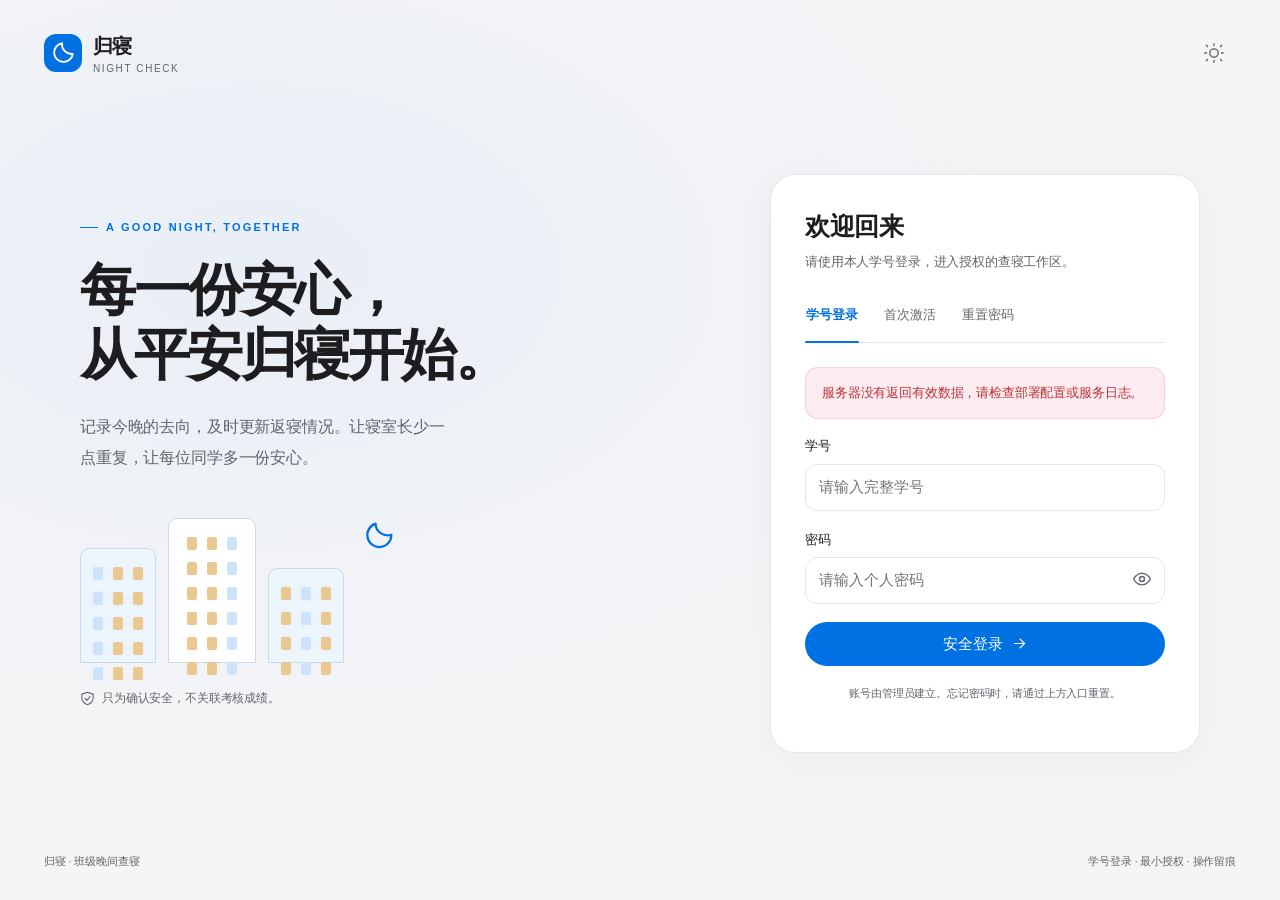
==== public/index.html @ e376943e "V1.1" ====
<!doctype html>
<html lang="zh-CN">
<head>
  <meta charset="utf-8">
  <meta name="viewport" content="width=device-width, initial-scale=1, viewport-fit=cover">
  <meta name="color-scheme" content="light dark">
  <meta name="theme-color" content="#f5f5f7">
  <meta name="description" content="归寝，班级晚间查寝与安全返寝登记。">
  <title>归寝 · 晚间查寝</title>
  <link rel="icon" href="data:image/svg+xml,%3Csvg xmlns='http://www.w3.org/2000/svg' viewBox='0 0 64 64'%3E%3Crect width='64' height='64' rx='17' fill='%230071e3'/%3E%3Cpath d='M44 38A19 19 0 0 1 26 16a20 20 0 1 0 24 25 18 18 0 0 1-6-3Z' fill='white'/%3E%3C/svg%3E">
  <link rel="stylesheet" href="assets/app.css">
  <link rel="stylesheet" href="assets/enhancements.css">
  <script src="assets/app.js?v=20261029-totp-account" defer></script>
</head>
<body>
  <a class="skip-link" href="#main">跳到主要内容</a>
  <div id="app" aria-busy="true">
    <div class="boot-screen"><span class="boot-mark">归</span><p>正在连接归寝…</p></div>
  </div>
  <div id="toasts" class="toast-stack" aria-live="polite" aria-atomic="false"></div>
  <dialog id="modal" class="modal"></dialog>
  <noscript><p class="noscript">请启用浏览器 JavaScript 以使用安全登录和查寝登记。</p></noscript>
</body>
</html>
---- public/assets/app.css ----
:root{color-scheme:light;--bg:#f5f5f7;--surface:#fff;--surface-soft:#f8f9fb;--surface-hover:#eff2f6;--text:#1d1d1f;--muted:#62656b;--faint:#767b84;--line:#e5e7eb;--blue:#0071e3;--blue-hover:#0064cb;--blue-soft:#eaf3ff;--green:#18794e;--green-soft:#e9f6ee;--orange:#9a5500;--orange-soft:#fff3df;--red:#bd3238;--red-soft:#fcecef;--purple:#7851a9;--purple-soft:#f1ebfb;--shadow:0 8px 36px rgba(25,35,55,.045);--radius:20px;--sidebar:248px;--font:-apple-system,BlinkMacSystemFont,"SF Pro Display","SF Pro Text","PingFang SC","Microsoft YaHei","Segoe UI",sans-serif}
html[data-theme=dark]{color-scheme:dark;--bg:#101113;--surface:#1c1d20;--surface-soft:#24262a;--surface-hover:#2b2e33;--text:#f5f5f7;--muted:#b4b6bc;--faint:#979ca6;--line:#34363d;--blue:#2997ff;--blue-hover:#5bb0ff;--blue-soft:#132c49;--green:#70d4a1;--green-soft:#17382a;--orange:#f1ba6b;--orange-soft:#3c2c16;--red:#ff9299;--red-soft:#452329;--purple:#c5a5f0;--purple-soft:#332644;--shadow:0 8px 36px rgba(0,0,0,.1)}
@media(prefers-color-scheme:dark){html:not([data-theme=light]){color-scheme:dark;--bg:#101113;--surface:#1c1d20;--surface-soft:#24262a;--surface-hover:#2b2e33;--text:#f5f5f7;--muted:#b4b6bc;--faint:#979ca6;--line:#34363d;--blue:#2997ff;--blue-hover:#5bb0ff;--blue-soft:#132c49;--green:#70d4a1;--green-soft:#17382a;--orange:#f1ba6b;--orange-soft:#3c2c16;--red:#ff9299;--red-soft:#452329;--purple:#c5a5f0;--purple-soft:#332644;--shadow:0 8px 36px rgba(0,0,0,.1)}}
*{box-sizing:border-box}body{margin:0;background:var(--bg);color:var(--text);font-family:var(--font);font-size:15px;line-height:1.65;letter-spacing:-.15px;-webkit-font-smoothing:antialiased}button,input,select,textarea{font:inherit}button,a,input,select,textarea{-webkit-tap-highlight-color:transparent}button,a{touch-action:manipulation}button{cursor:pointer}button:disabled{cursor:not-allowed;opacity:.5}a{color:var(--blue);text-decoration:none}a:hover{text-decoration:underline}button:focus-visible,a:focus-visible{outline:3px solid var(--blue);outline-offset:3px}input:focus,select:focus,textarea:focus{outline:none;border-color:var(--blue);box-shadow:0 0 0 3px color-mix(in srgb,var(--blue) 15%,transparent)}h1,h2,h3,p{margin-top:0}h1{font-size:34px;font-weight:650;line-height:1.25;letter-spacing:-1.2px;margin-bottom:12px}h2{font-size:21px;line-height:1.4;font-weight:650;letter-spacing:-.5px;margin-bottom:8px}h3{font-size:16px;line-height:1.5;font-weight:650;margin-bottom:6px}p{margin-bottom:14px}small{font-size:12px}svg{width:20px;height:20px;fill:none;stroke:currentColor;stroke-width:1.7;stroke-linecap:round;stroke-linejoin:round;flex-shrink:0}hr{border:0;border-top:1px solid var(--line);margin:24px 0}.muted{color:var(--muted)}.caption{font-size:12px;color:var(--muted)}.mono{font-variant-numeric:tabular-nums;font-feature-settings:"tnum";letter-spacing:0}.nowrap{white-space:nowrap}.hidden,[hidden]{display:none!important}.skip-link{position:fixed;top:-100px;left:16px;z-index:100;background:var(--surface);padding:12px 16px;border-radius:12px}.skip-link:focus{top:12px}.boot-screen{min-height:100vh;display:grid;align-content:center;justify-items:center;gap:16px;color:var(--muted)}.boot-mark{display:grid;place-items:center;background:var(--blue);width:60px;height:60px;border-radius:18px;font-size:30px;color:#fff}.noscript{padding:32px}.icon-button{width:44px;height:44px;border:0;border-radius:12px;display:inline-flex;align-items:center;justify-content:center;background:transparent;color:var(--muted)}.icon-button:hover{background:var(--surface-hover);color:var(--text)}.button{display:inline-flex;align-items:center;justify-content:center;gap:8px;min-height:44px;padding:10px 19px;border-radius:999px;border:1px solid transparent;background:var(--blue);color:#fff;font-weight:550;line-height:1.4;transition:background .18s ease,transform .18s ease;white-space:nowrap}.button:hover{background:var(--blue-hover);text-decoration:none}.button:active{transform:scale(.98)}.button.secondary{background:var(--surface);color:var(--text);border-color:var(--line)}.button.secondary:hover{background:var(--surface-hover)}.button.soft{background:var(--blue-soft);color:var(--blue)}.button.soft:hover{filter:brightness(.97)}.button.danger{background:var(--red-soft);color:var(--red)}.button.small{padding:8px 14px;min-height:40px;font-size:13px}.button.full{width:100%}.button svg{width:17px;height:17px}.text-button{min-height:44px;border:0;background:none;color:var(--blue);padding:8px 6px;font-weight:500}.text-button:hover{text-decoration:underline}.button-row{display:flex;align-items:center;gap:10px;flex-wrap:wrap}.button-row.end{justify-content:flex-end}.button-row.spread{justify-content:space-between}.field{display:flex;flex-direction:column;gap:7px;margin-bottom:18px;min-width:0}.field-label{font-size:13px;font-weight:550;color:var(--text)}.input,select,textarea{width:100%;min-height:46px;border:1px solid var(--line);border-radius:12px;background:var(--surface);color:var(--text);padding:10px 13px;transition:box-shadow .15s,border-color .15s}textarea{resize:vertical;min-height:100px}.input[readonly]{background:var(--surface-soft)}.form-grid{display:grid;grid-template-columns:1fr 1fr;gap:0 16px}.form-grid .wide{grid-column:1/-1}.checkbox{display:flex;align-items:flex-start;gap:10px;min-height:44px;padding:10px 0;font-size:13px;color:var(--muted)}.checkbox input{width:18px;height:18px;flex-shrink:0;accent-color:var(--blue);margin-top:2px}.error-box,.notice{padding:14px 16px;border-radius:13px;font-size:13px;margin:16px 0;line-height:1.7}.error-box{background:var(--red-soft);color:var(--red);border:1px solid color-mix(in srgb,var(--red) 14%,transparent)}.notice{background:var(--blue-soft);color:var(--blue)}.notice.neutral{background:var(--surface-soft);color:var(--muted)}.notice.warning{background:var(--orange-soft);color:var(--orange)}.notice p:last-child{margin-bottom:0}.inline-hint{font-size:12px;color:var(--muted);line-height:1.6}.tag{display:inline-flex;align-items:center;gap:5px;white-space:nowrap;padding:4px 9px;border-radius:999px;background:var(--surface-soft);color:var(--muted);font-size:12px;font-weight:500;line-height:1.5}.tag.green{background:var(--green-soft);color:var(--green)}.tag.orange{background:var(--orange-soft);color:var(--orange)}.tag.red{background:var(--red-soft);color:var(--red)}.tag.purple{background:var(--purple-soft);color:var(--purple)}.tag.blue{background:var(--blue-soft);color:var(--blue)}.dot{width:6px;height:6px;background:currentColor;border-radius:50%;display:inline-block}.empty-state{text-align:center;padding:60px 24px;color:var(--muted)}.empty-state svg{width:32px;height:32px;margin-bottom:14px;opacity:.6}.empty-state h3{color:var(--text);margin-bottom:8px}.empty-state p{font-size:13px;max-width:420px;margin:0 auto 18px}.spinner{width:18px;height:18px;border-radius:50%;border:2px solid currentColor;border-right-color:transparent;animation:spin .6s linear infinite;display:inline-block}@keyframes spin{to{transform:rotate(360deg)}}
.auth-page{min-height:100vh;padding:30px 44px;display:flex;flex-direction:column;background:radial-gradient(ellipse at 20% 30%,color-mix(in srgb,var(--blue) 5%,transparent),transparent 55%),var(--bg)}.auth-top{display:flex;align-items:center;justify-content:space-between}.brand{display:flex;gap:11px;align-items:center;color:var(--text);font-size:20px;font-weight:650;letter-spacing:-.6px}.brand-mark{width:38px;height:38px;display:grid;place-items:center;border-radius:12px;background:var(--blue);color:white}.brand-mark svg{width:25px;height:25px;stroke-width:1.8}.brand small{display:block;font-size:10px;font-weight:500;color:var(--muted);letter-spacing:1.6px;line-height:1.2}.auth-content{display:grid;grid-template-columns:minmax(300px,1fr) 430px;gap:80px;align-items:center;max-width:1120px;width:100%;margin:auto;padding:64px 0}.auth-story{max-width:560px}.eyebrow{text-transform:uppercase;letter-spacing:2.2px;font-size:11px;font-weight:650;color:var(--blue);display:flex;align-items:center;gap:8px;margin-bottom:22px}.eyebrow:before{content:"";display:inline-block;width:18px;height:1px;background:currentColor}.auth-story h1{font-size:56px;line-height:1.16;letter-spacing:-2.5px;margin-bottom:24px}.auth-story .lead{color:var(--muted);font-size:16px;max-width:380px;line-height:1.9}.night-illustration{margin:40px 0 12px;width:330px;height:150px;position:relative;display:flex;align-items:flex-end;gap:12px}.building-illustration{width:76px;height:115px;background:color-mix(in srgb,var(--blue) 7%,var(--surface));border:1px solid color-mix(in srgb,var(--blue) 12%,var(--line));border-radius:9px 9px 0 0;display:grid;grid-template-columns:repeat(3,10px);grid-auto-rows:13px;justify-content:center;align-content:start;gap:12px 10px;padding-top:18px}.building-illustration:nth-child(2){height:145px;width:88px;background:var(--surface)}.building-illustration:nth-child(3){height:95px}.window-light{border-radius:2px;background:color-mix(in srgb,var(--blue) 20%,var(--surface));box-shadow:0 0 10px color-mix(in srgb,var(--blue) 3%,transparent)}.window-light.on{background:#eac991}.moon-illustration{position:absolute;right:14px;top:6px;color:var(--blue);transform:rotate(-10deg)}.moon-illustration svg{width:32px;height:32px}.story-footnote{display:flex;align-items:center;gap:7px;font-size:12px;color:var(--muted);margin-top:26px}.story-footnote svg{width:15px;height:15px}.auth-card{padding:34px;border:1px solid var(--line);border-radius:26px;background:var(--surface);box-shadow:var(--shadow)}.auth-card h2{font-size:25px;margin-bottom:7px}.auth-card .intro{font-size:13px;color:var(--muted);margin-bottom:26px}.auth-tabs{display:flex;border-bottom:1px solid var(--line);margin:0 0 24px;gap:24px}.auth-tab{min-height:44px;border:0;background:none;padding:0 1px 12px;color:var(--muted);font-size:13px;position:relative}.auth-tab.active{color:var(--blue);font-weight:600}.auth-tab.active:after{content:"";height:2px;background:var(--blue);position:absolute;bottom:-1px;left:0;right:0;border-radius:2px}.auth-footer{font-size:11px;color:var(--muted);text-align:center;padding:18px 0 2px}.password-wrap{position:relative}.password-wrap .input{padding-right:48px}.password-wrap .icon-button{position:absolute;right:2px;top:1px;width:42px;height:42px}.auth-bottom{display:flex;align-items:center;justify-content:space-between;font-size:11px;color:var(--muted)}
.shell{min-height:100vh}.sidebar{width:var(--sidebar);position:fixed;left:0;top:0;bottom:0;border-right:1px solid var(--line);background:var(--surface);display:flex;flex-direction:column;padding:32px 20px 20px;z-index:25}.sidebar .brand{margin:0 12px 36px}.sidebar-section-label{font-size:10px;letter-spacing:1.5px;color:var(--faint);padding:0 14px;margin:0 0 10px;font-weight:600}.nav-list{display:flex;flex-direction:column;gap:4px}.nav-item{display:flex;align-items:center;gap:12px;min-height:46px;border:0;border-radius:11px;background:none;color:var(--muted);width:100%;text-align:left;padding:11px 14px;font-size:14px;font-weight:500}.nav-item svg{width:19px;height:19px}.nav-item:hover{background:var(--surface-soft);color:var(--text)}.nav-item.active{background:var(--blue-soft);color:var(--blue)}.sidebar-spacer{flex:1}.sidebar-note{margin:24px 12px;color:var(--muted);font-size:11px;line-height:1.8}.sidebar-note strong{display:block;color:var(--text);font-weight:500;margin-bottom:5px}.profile-button{border:1px solid var(--line);background:var(--surface);border-radius:14px;display:flex;align-items:center;gap:10px;width:100%;padding:12px;text-align:left;color:var(--text)}.avatar{width:34px;height:34px;border-radius:50%;background:var(--blue-soft);color:var(--blue);display:grid;place-items:center;font-size:13px;font-weight:650;flex-shrink:0}.profile-info{min-width:0;flex:1}.profile-info strong{font-size:13px;display:block;font-weight:600;overflow:hidden;text-overflow:ellipsis;white-space:nowrap}.profile-info span{display:block;font-size:10px;color:var(--muted)}.topbar{height:84px;margin-left:var(--sidebar);padding:0 40px;display:flex;align-items:center;justify-content:space-between;border-bottom:1px solid var(--line);background:color-mix(in srgb,var(--surface) 80%,transparent);backdrop-filter:blur(16px);-webkit-backdrop-filter:blur(16px)}.topbar-left{display:flex;align-items:center;gap:12px}.topbar-title{font-size:13px;font-weight:550}.topbar-right{display:flex;align-items:center;gap:12px}.clock-chip{font-size:12px;color:var(--muted);display:flex;align-items:center;gap:7px}.clock-chip svg{width:15px;height:15px}.mobile-menu{display:none}.content{margin-left:var(--sidebar);max-width:1600px;padding:38px 40px 56px}.page-header{display:flex;justify-content:space-between;gap:24px;align-items:flex-start;margin-bottom:28px}.page-header .subtitle{font-size:13px;color:var(--muted);margin-bottom:0;max-width:650px}.page-header h1{font-size:30px;letter-spacing:-1px;margin-bottom:10px}.page-kicker{font-size:10px;letter-spacing:1.7px;font-weight:600;color:var(--blue);margin-bottom:10px}.date-control{display:flex;align-items:center;gap:10px;white-space:nowrap}.date-control input{min-height:42px;max-width:158px;font-size:12px;padding:8px 12px;border-radius:10px}.date-control label{font-size:12px;color:var(--muted)}.hero-card{border:1px solid var(--line);background:var(--surface);border-radius:var(--radius);padding:28px 30px;display:flex;align-items:center;justify-content:space-between;gap:20px;margin-bottom:24px;box-shadow:var(--shadow)}.hero-text h2{font-size:22px;margin-bottom:6px}.hero-text p{font-size:13px;color:var(--muted);margin-bottom:0;max-width:650px}.hero-symbol{width:64px;height:64px;display:grid;place-items:center;border-radius:20px;background:var(--blue-soft);color:var(--blue);flex-shrink:0}.hero-symbol svg{width:29px;height:29px}.hero-side{display:flex;align-items:center;gap:22px}.count-display{text-align:right;font-size:34px;line-height:1.1;font-weight:650;letter-spacing:-1px}.count-display small{display:block;font-size:11px;font-weight:400;color:var(--muted);letter-spacing:0;margin-top:9px}.metric-grid{display:grid;grid-template-columns:repeat(5,minmax(0,1fr));gap:14px;margin-bottom:26px}.metric-card{background:var(--surface);border:1px solid var(--line);border-radius:17px;padding:20px;position:relative;box-shadow:var(--shadow)}.metric-label{font-size:12px;color:var(--muted);display:flex;align-items:center;justify-content:space-between;gap:6px}.metric-label svg{width:16px;height:16px;color:var(--faint)}.metric-number{font-size:32px;line-height:1.15;font-weight:650;letter-spacing:-1px;margin:13px 0 10px}.metric-note{font-size:10px;color:var(--muted)}.metric-card.green .metric-number{color:var(--green)}.metric-card.orange .metric-number{color:var(--orange)}.metric-card.red .metric-number{color:var(--red)}.panel{background:var(--surface);border:1px solid var(--line);border-radius:var(--radius);margin-bottom:24px;box-shadow:var(--shadow);overflow:hidden}.panel-header{padding:23px 26px;display:flex;align-items:center;justify-content:space-between;gap:16px}.panel-header h2{font-size:17px;margin:0}.panel-header p{font-size:11px;color:var(--muted);margin:4px 0 0}.panel-body{padding:0 26px 26px}.panel-body.padded{padding-top:22px}.panel-footer{padding:17px 26px;border-top:1px solid var(--line);font-size:11px;color:var(--muted);display:flex;align-items:center;gap:8px;justify-content:space-between}.panel-footer svg{width:14px;height:14px}.table-wrap{overflow:auto;width:100%}table{width:100%;border-collapse:collapse;text-align:left;font-size:12px}th{font-size:10px;font-weight:550;color:var(--muted);background:var(--surface-soft);padding:12px 20px;white-space:nowrap;letter-spacing:.3px}td{padding:17px 20px;border-top:1px solid var(--line);vertical-align:middle}td:first-child,th:first-child{padding-left:26px}td:last-child,th:last-child{padding-right:26px}.person-cell{display:flex;align-items:center;gap:10px}.person-cell strong{font-size:12px;font-weight:550;display:block}.person-cell span{font-size:10px;color:var(--muted);display:block}.person-cell .avatar{width:30px;height:30px;font-size:11px;background:var(--surface-soft);color:var(--muted)}.table-check{width:18px;height:18px;accent-color:var(--blue)}.table-input{min-width:170px;font-size:12px;min-height:40px;padding:8px 11px;border-radius:9px}.status-select{min-width:132px;font-size:12px;min-height:40px;border-radius:9px;padding:7px 10px}.table-actions{display:flex;gap:5px;align-items:center}.progress{height:5px;background:var(--surface-soft);border-radius:5px;overflow:hidden;width:90px;min-width:50px}.progress>span{display:block;height:100%;background:var(--blue);border-radius:5px}.progress-line{display:flex;align-items:center;gap:10px;font-size:10px;color:var(--muted)}.split-grid{display:grid;grid-template-columns:minmax(0,1.55fr) minmax(290px,1fr);gap:24px}.timeline{padding:4px 0 0}.timeline-item{display:flex;gap:13px;padding:13px 0;border-top:1px solid var(--line)}.timeline-item:first-child{border-top:0;padding-top:0}.timeline-mark{width:29px;height:29px;border-radius:50%;display:grid;place-items:center;background:var(--blue-soft);color:var(--blue);flex-shrink:0}.timeline-mark svg{width:14px;height:14px}.timeline-content{min-width:0;flex:1}.timeline-content strong{font-size:12px;font-weight:550;display:block}.timeline-content p{font-size:11px;color:var(--muted);margin:3px 0}.timeline-content time{font-size:10px;color:var(--faint)}.legend{display:flex;gap:15px;align-items:center;flex-wrap:wrap}.legend span{font-size:10px;color:var(--muted);display:flex;align-items:center;gap:5px}.legend .dot.green{color:var(--green)}.legend .dot.orange{color:var(--orange)}.filter-bar{padding:0 26px 20px;display:flex;gap:10px;flex-wrap:wrap;align-items:center}.filter-bar .input{flex:1;min-width:180px;max-width:340px;font-size:12px;min-height:41px}.filter-bar select{width:auto;min-width:140px;font-size:12px;min-height:41px}.section-tabs{display:flex;gap:5px;border-bottom:1px solid var(--line);padding:0 20px;overflow:auto}.section-tab{padding:13px 15px;min-height:47px;white-space:nowrap;border:0;border-bottom:2px solid transparent;background:none;color:var(--muted);font-size:12px}.section-tab.active{border-bottom-color:var(--blue);color:var(--blue);font-weight:600}.task-card{padding:25px 26px;border-bottom:1px solid var(--line)}.task-card:last-child{border-bottom:0}.task-title{display:flex;align-items:center;justify-content:space-between;gap:16px;margin-bottom:14px}.task-title h3{font-size:18px;margin:0}.task-meta{display:flex;align-items:center;gap:12px;flex-wrap:wrap;color:var(--muted);font-size:11px}.member-summary{display:flex;flex-wrap:wrap;gap:8px;margin:16px 0 18px}.member-pill{border:1px solid var(--line);background:var(--surface-soft);padding:7px 11px;border-radius:10px;font-size:11px}.member-pill .dot{margin-right:6px}.member-pill .dot.green{color:var(--green)}.member-pill .dot.orange{color:var(--orange)}.member-pill .dot.red{color:var(--red)}.mobile-mask{display:none}.form-card{max-width:680px;margin:0 auto}.settings-group{padding:24px 26px;border-bottom:1px solid var(--line)}.settings-group:last-child{border-bottom:0}.settings-group>p{font-size:12px;color:var(--muted)}.setting-row{display:flex;align-items:center;justify-content:space-between;gap:20px;padding:16px 0;border-top:1px solid var(--line)}.setting-row:first-of-type{border-top:0}.setting-row h3{font-size:13px;margin-bottom:3px}.setting-row p{font-size:11px;color:var(--muted);margin:0}.detail-list{display:grid;grid-template-columns:125px minmax(0,1fr);gap:12px 16px;font-size:12px}.detail-list dt{color:var(--muted)}.detail-list dd{margin:0;overflow-wrap:anywhere}.code-box{background:var(--surface-soft);border:1px solid var(--line);padding:18px;border-radius:12px;font-family:ui-monospace,SFMono-Regular,Consolas,monospace;font-size:13px;word-break:break-all;white-space:pre-wrap}.code-list{display:grid;grid-template-columns:1fr 1fr;gap:8px}.code-list code{padding:8px 12px;background:var(--surface-soft);border:1px solid var(--line);border-radius:9px;font-size:12px}.check-list{padding:0;list-style:none;margin:0}.check-list li{padding:12px 0;border-top:1px solid var(--line);display:flex;gap:10px;align-items:flex-start;font-size:12px}.check-list li:first-child{border-top:0}.check-list svg{width:16px;height:16px;color:var(--green);margin-top:2px}.footer-note{font-size:10px;color:var(--faint);text-align:center;padding:10px 0}.modal{padding:0;background:var(--surface);color:var(--text);border:1px solid var(--line);border-radius:23px;max-width:540px;width:calc(100% - 32px);max-height:calc(100dvh - 48px);box-shadow:0 24px 100px rgba(0,0,0,.2)}.modal.wide{max-width:860px}.modal::backdrop{background:rgba(12,17,29,.35);backdrop-filter:blur(5px);-webkit-backdrop-filter:blur(5px)}.modal-head{padding:25px 26px 16px;display:flex;justify-content:space-between;align-items:flex-start;gap:16px;position:sticky;top:0;background:var(--surface);z-index:1}.modal-head h2{font-size:22px;margin:0}.modal-head p{font-size:12px;color:var(--muted);margin:6px 0 0}.modal-head .icon-button{margin:-8px -10px 0 0}.modal-body{padding:4px 26px 26px}.modal-foot{display:flex;justify-content:flex-end;gap:10px;padding-top:20px}.modal-busy{pointer-events:none}.toast-stack{position:fixed;bottom:26px;right:26px;z-index:100;display:flex;flex-direction:column;gap:10px;max-width:380px;width:calc(100% - 36px)}.toast{padding:14px 17px;border-radius:14px;background:var(--surface);color:var(--text);border:1px solid var(--line);box-shadow:0 10px 40px rgba(0,0,0,.12);display:flex;gap:10px;align-items:flex-start;font-size:12px;animation:toastIn .2s ease}.toast svg{width:17px;height:17px;color:var(--green);margin-top:1px}.toast.error svg{color:var(--red)}@keyframes toastIn{from{opacity:0;transform:translateY(10px)}to{opacity:1;transform:translateY(0)}}
@media(min-width:1600px){.content{padding-left:56px;padding-right:56px}.topbar{padding-left:56px;padding-right:56px}}
@media(max-width:1180px){:root{--sidebar:220px}.sidebar{padding-left:14px;padding-right:14px}.content{padding:30px 26px 44px}.topbar{padding:0 26px}.metric-grid{gap:10px}.metric-card{padding:17px 15px}.metric-number{font-size:29px}.split-grid{grid-template-columns:1fr}.auth-content{gap:45px;grid-template-columns:minmax(270px,1fr) 410px}.auth-story h1{font-size:47px}}
@media(max-width:860px){.auth-page{padding:24px}.auth-content{grid-template-columns:1fr;gap:28px;max-width:440px;padding:36px 0}.auth-story{text-align:center}.auth-story h1{font-size:36px;letter-spacing:-1.4px;margin-bottom:15px}.auth-story .eyebrow{justify-content:center;margin-bottom:16px}.auth-story .lead{font-size:13px;margin:0 auto}.night-illustration,.story-footnote{display:none}.auth-card{padding:28px}.auth-bottom{justify-content:center;gap:14px;flex-wrap:wrap}.sidebar{transform:translateX(-100%);transition:transform .2s ease;box-shadow:var(--shadow);width:260px}.shell.menu-open .sidebar{transform:translateX(0)}.shell.menu-open .mobile-mask{display:block;position:fixed;inset:0;background:rgba(0,0,0,.28);z-index:24}.topbar{margin-left:0;height:68px;padding:0 20px}.content{margin-left:0;padding:28px 20px 40px}.mobile-menu{display:inline-flex}.topbar-left{gap:6px}.topbar-title{font-size:12px}.clock-chip{font-size:10px}.clock-chip svg{display:none}.topbar-right{gap:4px}.metric-grid{grid-template-columns:repeat(3,minmax(0,1fr))}.metric-card{padding:17px}.page-header{flex-wrap:wrap;gap:16px}.page-header h1{font-size:27px}.page-header .subtitle{font-size:12px}.hero-card{padding:22px}.hero-text h2{font-size:20px}.hero-text p{font-size:12px}.hero-symbol{display:none}.count-display{font-size:29px}.panel-header{padding:21px}.panel-body{padding-left:21px;padding-right:21px}.panel-footer{padding-left:21px;padding-right:21px}.task-card{padding:22px}.filter-bar{padding-left:21px;padding-right:21px}}
@media(max-width:520px){body{font-size:14px}.auth-page{padding:20px}.auth-card{padding:24px;border-radius:22px}.auth-story h1{font-size:32px}.auth-content{padding:28px 0}.brand{font-size:18px}.brand-mark{width:34px;height:34px}.auth-bottom{font-size:10px}.topbar{padding:0 12px}.topbar-title{max-width:120px;white-space:nowrap;overflow:hidden;text-overflow:ellipsis}.clock-chip{display:none}.content{padding:25px 16px 36px}.page-header h1{font-size:26px}.page-header{margin-bottom:23px}.date-control{width:100%;justify-content:space-between}.date-control input{max-width:175px}.hero-card{padding:21px;align-items:flex-start}.hero-side{gap:0}.hero-text h2{font-size:19px}.hero-text p{max-width:240px}.count-display{font-size:26px;min-width:52px}.count-display small{font-size:9px}.metric-grid{grid-template-columns:repeat(2,minmax(0,1fr));gap:10px;margin-bottom:20px}.metric-card{padding:17px}.metric-card:last-child{grid-column:1/-1;display:flex;align-items:center;justify-content:space-between;gap:12px}.metric-card:last-child .metric-number{margin:0;font-size:26px;order:2}.metric-card:last-child .metric-note{display:none}.metric-number{font-size:29px}.metric-label{font-size:11px}.metric-note{font-size:9px}.panel{border-radius:17px;margin-bottom:20px}.panel-header{padding:19px 18px;align-items:flex-start;gap:12px}.panel-header h2{font-size:16px}.panel-header .button{font-size:11px;padding:8px 12px}.panel-body{padding-left:18px;padding-right:18px;padding-bottom:20px}.panel-footer{padding:14px 18px;align-items:flex-start;font-size:10px}.filter-bar{padding-left:18px;padding-right:18px}.form-grid{grid-template-columns:1fr;gap:0}.form-grid .wide{grid-column:auto}.task-title{align-items:flex-start}.task-title h3{font-size:17px}.task-card{padding:20px 18px}.task-meta{gap:8px;font-size:10px}.task-card .button-row .button{font-size:11px;padding:10px 13px}.member-pill{font-size:10px;padding:6px 9px}.modal-head{padding:23px 21px 16px}.modal-head h2{font-size:20px}.modal-body{padding:4px 21px 23px}.modal-foot{gap:8px}.modal-foot .button{padding:10px 16px;font-size:12px}.settings-group{padding:21px 18px}.setting-row{gap:12px}.detail-list{grid-template-columns:90px 1fr;font-size:11px;gap:12px}.code-list{grid-template-columns:1fr}.toast-stack{bottom:18px;right:18px}.button-row.end{justify-content:flex-start}.section-tabs{padding-left:8px;padding-right:8px}.section-tab{padding:12px;font-size:11px}td,th{padding-left:14px;padding-right:14px}td:first-child,th:first-child{padding-left:18px}td:last-child,th:last-child{padding-right:18px}.panel-header .legend{display:none}.setting-row .button{font-size:11px;padding:9px 13px}.metric-grid+.split-grid{gap:0}}
@media(prefers-reduced-motion:reduce){*,*:before,*:after{animation:none!important;transition:none!important;scroll-behavior:auto!important}}
---- public/assets/enhancements.css ----
/* Keep status meaning on labeled icons; values remain readable in neutral ink. */
.metric-card .metric-number,.metric-card.green .metric-number,.metric-card.orange .metric-number,.metric-card.red .metric-number,.count-display{color:var(--text);font-family:inherit;font-variant-numeric:proportional-nums}
.metric-card.green .metric-label svg{color:var(--green)}
.metric-card.orange .metric-label svg{color:var(--orange)}
.metric-card.red .metric-label svg{color:var(--red)}
.event-data{max-width:100%;max-height:22rem;overflow:auto;white-space:pre-wrap;overflow-wrap:anywhere;padding:14px;border:1px solid var(--line);border-radius:12px;background:var(--surface-soft);color:var(--text);font-size:12px;line-height:1.6}
.timeline-content details{margin-top:8px}
.timeline-content summary{cursor:pointer;color:var(--muted)}
.table-wrap .field{margin-top:10px}
.table-wrap input[type=datetime-local]{min-width:180px;max-width:100%;font-size:12px}
.table-wrap .field-label{font-size:11px;color:var(--muted)}
@media(forced-colors:active){.tag,.member-pill,.notice,.metric-card{border:1px solid CanvasText}.dot{border:1px solid CanvasText}}
@media print{.tag,.member-pill,.metric-card{border:1px solid currentColor}.event-data{max-height:none;overflow:visible}}
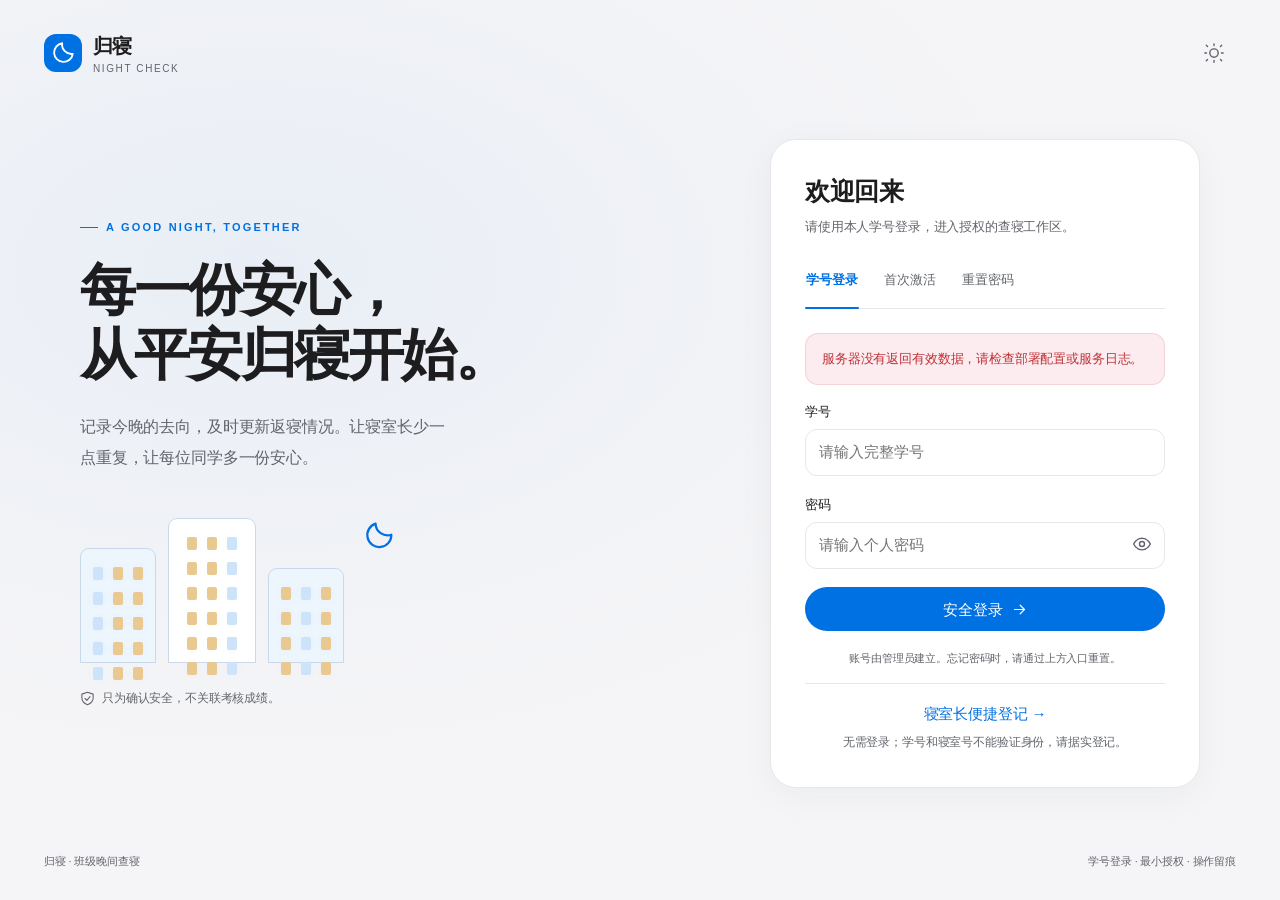
==== commit 96108deb: "V2.1 Debug" ====
--- a/public/index.html
+++ b/public/index.html
@@ -9,14 +9,16 @@
   <title>归寝 · 晚间查寝</title>
   <link rel="icon" href="data:image/svg+xml,%3Csvg xmlns='http://www.w3.org/2000/svg' viewBox='0 0 64 64'%3E%3Crect width='64' height='64' rx='17' fill='%230071e3'/%3E%3Cpath d='M44 38A19 19 0 0 1 26 16a20 20 0 1 0 24 25 18 18 0 0 1-6-3Z' fill='white'/%3E%3C/svg%3E">
   <link rel="stylesheet" href="assets/app.css">
-  <link rel="stylesheet" href="assets/enhancements.css">
-  <script src="assets/app.js?v=20261029-totp-account" defer></script>
+  <link rel="stylesheet" href="assets/enhancements.css?v=20261031-date0800">
+  <script src="assets/filing.js?v=20261031" defer></script>
+  <script src="assets/app.js?v=20261031-date0800" defer></script>
 </head>
 <body>
   <a class="skip-link" href="#main">跳到主要内容</a>
   <div id="app" aria-busy="true">
     <div class="boot-screen"><span class="boot-mark">归</span><p>正在连接归寝…</p></div>
   </div>
+  <footer class="filing-footer" aria-label="网站备案信息" hidden></footer>
   <div id="toasts" class="toast-stack" aria-live="polite" aria-atomic="false"></div>
   <dialog id="modal" class="modal"></dialog>
   <noscript><p class="noscript">请启用浏览器 JavaScript 以使用安全登录和查寝登记。</p></noscript>
--- a/public/assets/enhancements.css
+++ b/public/assets/enhancements.css
@@ -11,3 +11,10 @@
 .table-wrap .field-label{font-size:11px;color:var(--muted)}
 @media(forced-colors:active){.tag,.member-pill,.notice,.metric-card{border:1px solid CanvasText}.dot{border:1px solid CanvasText}}
 @media print{.tag,.member-pill,.metric-card{border:1px solid currentColor}.event-data{max-height:none;overflow:visible}}
+.date-control{flex-wrap:wrap}
+.filing-footer{display:flex;align-items:center;justify-content:center;flex-wrap:wrap;gap:10px 20px;padding:22px 16px;color:var(--muted);font-size:12px;text-align:center}
+.filing-footer[hidden]{display:none}
+.filing-footer a{display:inline-flex;align-items:center;gap:5px;color:var(--muted);overflow-wrap:anywhere}
+.filing-footer img{width:20px;height:20px;object-fit:contain;flex-shrink:0}
+.quick-entry-link{text-align:center;border-top:1px solid var(--line);padding-top:18px;margin-top:8px}
+.quick-entry-link p{margin:6px 0 0}
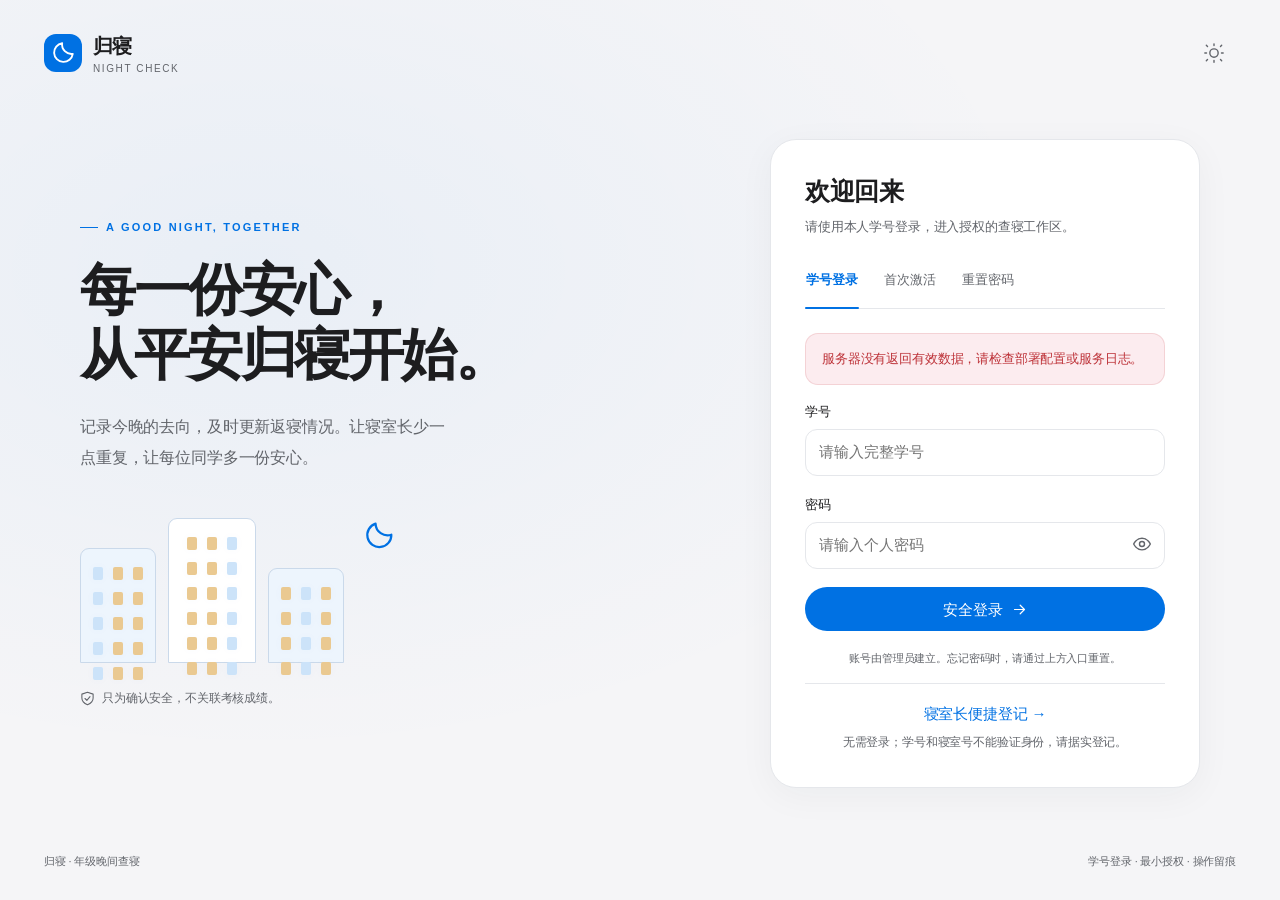
==== commit 0ebbe1b7: "V3.0 新增年级管理" ====
--- a/public/index.html
+++ b/public/index.html
@@ -5,13 +5,13 @@
   <meta name="viewport" content="width=device-width, initial-scale=1, viewport-fit=cover">
   <meta name="color-scheme" content="light dark">
   <meta name="theme-color" content="#f5f5f7">
-  <meta name="description" content="归寝，班级晚间查寝与安全返寝登记。">
+  <meta name="description" content="归寝，年级晚间查寝与安全返寝登记。">
   <title>归寝 · 晚间查寝</title>
   <link rel="icon" href="data:image/svg+xml,%3Csvg xmlns='http://www.w3.org/2000/svg' viewBox='0 0 64 64'%3E%3Crect width='64' height='64' rx='17' fill='%230071e3'/%3E%3Cpath d='M44 38A19 19 0 0 1 26 16a20 20 0 1 0 24 25 18 18 0 0 1-6-3Z' fill='white'/%3E%3C/svg%3E">
   <link rel="stylesheet" href="assets/app.css">
-  <link rel="stylesheet" href="assets/enhancements.css?v=20261031-date0800">
+  <link rel="stylesheet" href="assets/enhancements.css?v=20261101-grade1">
   <script src="assets/filing.js?v=20261031" defer></script>
-  <script src="assets/app.js?v=20261031-date0800" defer></script>
+  <script src="assets/app.js?v=20261101-grade1" defer></script>
 </head>
 <body>
   <a class="skip-link" href="#main">跳到主要内容</a>
--- a/public/assets/enhancements.css
+++ b/public/assets/enhancements.css
@@ -18,3 +18,14 @@
 .filing-footer img{width:20px;height:20px;object-fit:contain;flex-shrink:0}
 .quick-entry-link{text-align:center;border-top:1px solid var(--line);padding-top:18px;margin-top:8px}
 .quick-entry-link p{margin:6px 0 0}
+
+/* Keep refresh and date actions aligned with the surrounding controls. */
+.sync-button{display:inline-flex;align-items:center;justify-content:center;gap:7px;min-height:40px;padding:8px 13px;border:1px solid var(--line);border-radius:10px;background:var(--surface);color:var(--text);font-size:12px;font-weight:550;white-space:nowrap}
+.sync-button svg{width:16px;height:16px}.sync-button:hover{background:var(--surface-hover)}.sync-button:focus-visible{outline:3px solid var(--blue);outline-offset:3px}
+.date-control{align-items:center;justify-content:flex-end;gap:8px}.date-control input{min-height:40px}.date-control .button{border-radius:10px;min-height:40px;white-space:nowrap}
+@media(max-width:520px){.date-control{justify-content:flex-start}.date-control label{flex-basis:100%}.date-control input{flex:1;min-width:0;max-width:none}.date-control .button{flex:none}.sync-button{padding:8px 10px}.sync-button svg{width:15px;height:15px}}
+@media(min-width:861px){.date-control{flex:0 0 auto;flex-wrap:nowrap}}
+@media(min-width:861px) and (max-width:1100px){.page-header{flex-wrap:wrap}}
+.page-controls{display:flex;align-items:flex-end;justify-content:flex-end;gap:12px;flex-wrap:wrap}.class-filter{display:flex;align-items:center;gap:8px;color:var(--muted);font-size:12px;white-space:nowrap}.class-filter select{width:auto;min-width:145px;min-height:40px;font-size:12px;border-radius:10px}
+@media(max-width:860px){.page-controls{width:100%;justify-content:flex-start}}
+@media(max-width:520px){.class-filter{width:100%}.class-filter span{width:64px}.class-filter select{flex:1;min-width:0}.page-controls{gap:12px}}
